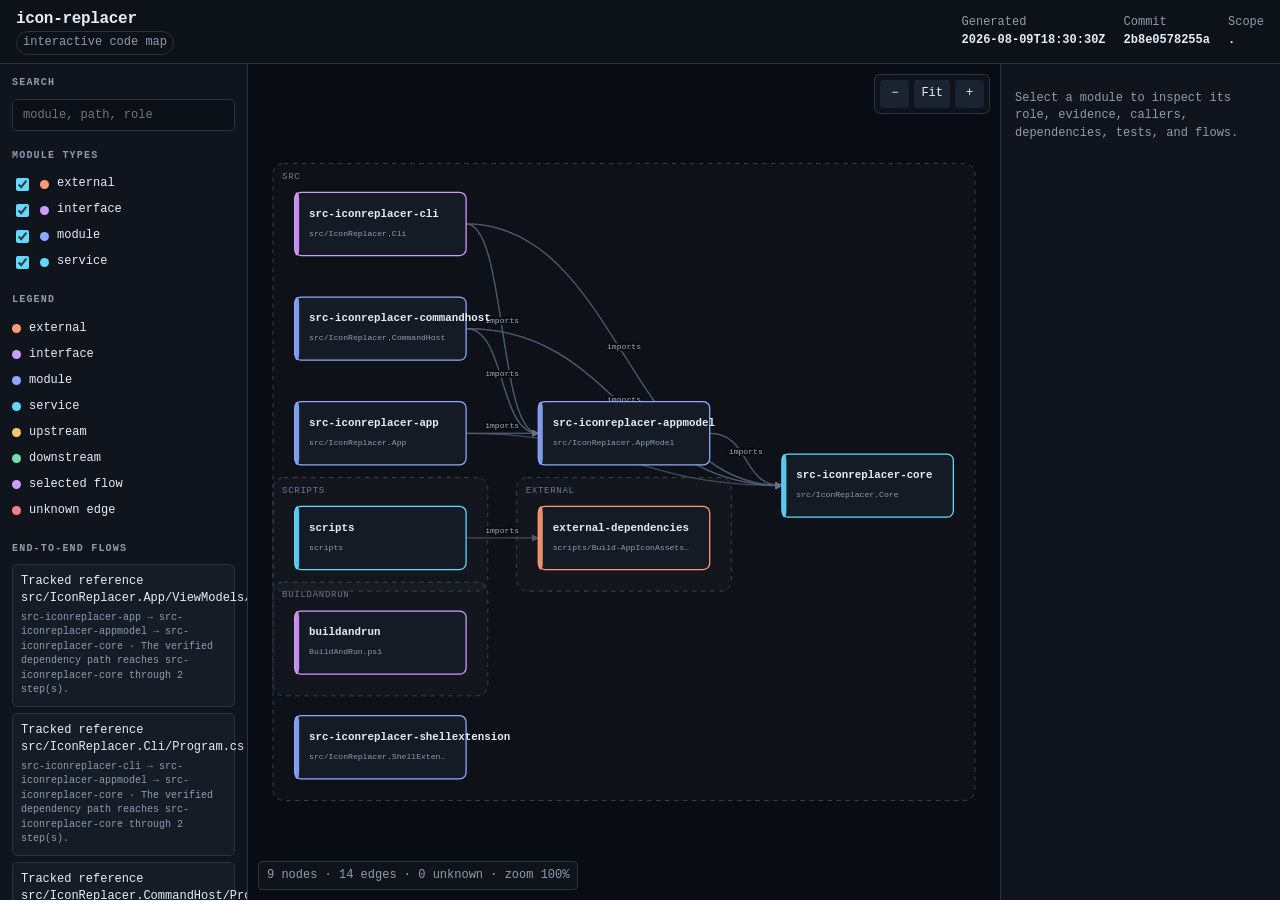
==== docs/codemap/codemap.html @ 97822eef "feat: initialize repository structure with documentation, build tooling, shell integration scaffoldi" ====
<!doctype html>
<html lang="en">
<head>
  <meta charset="utf-8">
  <meta name="viewport" content="width=device-width, initial-scale=1">
  <title>Code map · icon-replacer</title>
  <style>
    :root {
      color-scheme: dark;
      --bg: #090c11;
      --panel: #10151d;
      --panel-2: #151c26;
      --line: #293342;
      --text: #e5edf7;
      --muted: #8f9bae;
      --accent: #63d9ff;
      --up: #f5c76a;
      --down: #72e0a4;
      --flow: #d19cff;
      --danger: #ff7c8f;
      --module: #8ca9ff;
      --service: #63d9ff;
      --database: #72e0a4;
      --queue: #f5c76a;
      --interface: #d19cff;
      --external: #ff9b73;
    }

    * { box-sizing: border-box; }
    body {
      margin: 0;
      height: 100vh;
      overflow: hidden;
      background: var(--bg);
      color: var(--text);
      font: 12px/1.45 ui-monospace, SFMono-Regular, Consolas, "Liberation Mono", monospace;
    }
    button, input { font: inherit; }
    button { color: inherit; }
    header {
      height: 64px;
      display: flex;
      align-items: center;
      justify-content: space-between;
      gap: 24px;
      padding: 10px 16px;
      border-bottom: 1px solid var(--line);
      background: #0d1118;
    }
    h1 { margin: 0; font-size: 16px; letter-spacing: -.02em; }
    .meta { display: flex; gap: 18px; color: var(--muted); white-space: nowrap; }
    .meta strong { display: block; color: var(--text); font-weight: 600; }
    main { height: calc(100vh - 64px); display: grid; grid-template-columns: 248px minmax(0, 1fr) 280px; }
    aside { min-width: 0; overflow: auto; background: var(--panel); }
    .left { border-right: 1px solid var(--line); padding: 12px; }
    .right { border-left: 1px solid var(--line); padding: 14px; }
    .section { margin-bottom: 18px; }
    .section-title {
      margin: 0 0 8px;
      color: var(--muted);
      font-size: 10px;
      font-weight: 700;
      letter-spacing: .12em;
      text-transform: uppercase;
    }
    input[type="search"] {
      width: 100%;
      height: 32px;
      padding: 0 10px;
      border: 1px solid var(--line);
      border-radius: 5px;
      outline: none;
      background: #0b1017;
      color: var(--text);
    }
    input[type="search"]:focus { border-color: var(--accent); }
    .filter, .legend-row { display: flex; align-items: center; gap: 8px; min-height: 26px; }
    .filter input { accent-color: var(--accent); }
    .swatch { width: 9px; height: 9px; border-radius: 50%; flex: 0 0 auto; }
    .flow-button {
      width: 100%;
      margin: 0 0 6px;
      padding: 8px;
      border: 1px solid var(--line);
      border-radius: 5px;
      background: var(--panel-2);
      text-align: left;
      cursor: pointer;
    }
    .flow-button:hover, .flow-button:focus-visible { border-color: var(--flow); outline: none; }
    .flow-button.active { border-color: var(--flow); box-shadow: 0 0 0 1px var(--flow) inset; }
    .flow-button.related { color: #f0dcff; }
    .flow-button small { display: block; margin-top: 3px; color: var(--muted); }
    .map-shell { position: relative; min-width: 0; overflow: hidden; }
    .toolbar {
      position: absolute;
      z-index: 4;
      top: 10px;
      right: 10px;
      display: flex;
      gap: 5px;
      padding: 5px;
      border: 1px solid var(--line);
      border-radius: 6px;
      background: rgba(16, 21, 29, .92);
      backdrop-filter: blur(8px);
    }
    .toolbar button {
      min-width: 29px;
      height: 28px;
      border: 1px solid transparent;
      border-radius: 4px;
      background: #1a2330;
      cursor: pointer;
    }
    .toolbar button:hover, .toolbar button:focus-visible { border-color: var(--accent); outline: none; }
    #map-svg { width: 100%; height: 100%; display: block; background: #090d13; touch-action: none; }
    .map-bg { fill: transparent; }
    .boundary { fill: rgba(255, 255, 255, .018); stroke: #384557; stroke-width: 1; stroke-dasharray: 5 5; }
    .boundary-label { fill: #69788d; font-size: 10px; letter-spacing: .08em; text-transform: uppercase; }
    .edge { fill: none; stroke: #526176; stroke-width: 1.35; opacity: .72; marker-end: url(#arrow); }
    .edge.unknown { stroke: var(--danger); stroke-dasharray: 4 5; opacity: .8; }
    .edge.dim { opacity: .1; }
    .edge.up { stroke: var(--up); stroke-width: 2.4; opacity: 1; }
    .edge.down { stroke: var(--down); stroke-width: 2.4; opacity: 1; }
    .edge.up.down { stroke: url(#up-down); stroke-width: 2.7; }
    .edge.flow { stroke: var(--flow); stroke-width: 2.8; opacity: 1; }
    .edge-label {
      fill: #9caabd;
      font-size: 9px;
      paint-order: stroke;
      stroke: #090d13;
      stroke-width: 4px;
      stroke-linejoin: round;
    }
    .edge-label.dim { opacity: .12; }
    .node { cursor: grab; outline: none; }
    .node:active { cursor: grabbing; }
    .node rect { fill: #141b25; stroke: var(--node-color); stroke-width: 1.4; rx: 7; }
    .node .type-bar { fill: var(--node-color); stroke: none; opacity: .9; }
    .node .node-title { fill: var(--text); font-size: 12px; font-weight: 700; }
    .node .node-path { fill: var(--muted); font-size: 9px; }
    .node.dim { opacity: .16; }
    .node.focus rect { stroke-width: 3; filter: drop-shadow(0 0 6px var(--node-color)); }
    .node.up rect { stroke: var(--up); stroke-width: 2.5; }
    .node.down rect { stroke: var(--down); stroke-width: 2.5; }
    .node.up.down rect { stroke: url(#up-down); stroke-width: 2.7; stroke-dasharray: 8 3; }
    .node.flow rect { stroke: var(--flow); stroke-width: 2.7; }
    .node.match rect { stroke: var(--accent); stroke-width: 2.7; }
    .empty { color: var(--muted); }
    .detail-title { margin: 0 0 4px; font-size: 15px; }
    .detail-path { margin: 0 0 14px; color: var(--muted); overflow-wrap: anywhere; }
    .detail-block { margin: 0 0 15px; }
    .detail-block h3 { margin: 0 0 5px; color: var(--muted); font-size: 10px; letter-spacing: .1em; text-transform: uppercase; }
    .detail-block p { margin: 0; }
    .detail-block ul { margin: 0; padding-left: 17px; }
    .test-list { padding: 8px 10px; border: 1px solid var(--flow); border-radius: 5px; background: rgba(209, 156, 255, .06); }
    .badge { display: inline-block; padding: 2px 6px; border: 1px solid var(--line); border-radius: 999px; color: var(--muted); }
    .status-line {
      position: absolute;
      left: 10px;
      bottom: 10px;
      padding: 5px 8px;
      border: 1px solid var(--line);
      border-radius: 4px;
      color: var(--muted);
      background: rgba(16, 21, 29, .88);
      pointer-events: none;
    }
    @media (max-width: 900px) {
      main { grid-template-columns: 200px minmax(0, 1fr); }
      .right { display: none; }
      .right:not(:has(> .empty)) {
        display: block;
        position: fixed;
        z-index: 8;
        top: 72px;
        right: 8px;
        bottom: 8px;
        width: min(280px, calc(100vw - 216px));
        border: 1px solid var(--line);
        border-radius: 7px;
        box-shadow: 0 18px 60px rgba(0, 0, 0, .48);
      }
      .meta { gap: 8px; font-size: 10px; }
    }
    @media (max-width: 600px) {
      body { height: auto; min-height: 100vh; overflow: auto; }
      header { height: 64px; gap: 8px; padding-inline: 10px; }
      .badge, .meta div:last-child { display: none; }
      main {
        height: auto;
        min-height: calc(100vh - 64px);
        grid-template-columns: minmax(0, 1fr);
        grid-template-rows: calc(100vh - 64px) auto;
      }
      .map-shell { grid-row: 1; min-height: 520px; }
      .left { grid-row: 2; border-top: 1px solid var(--line); border-right: 0; }
      .right:not(:has(> .empty)) {
        top: auto;
        left: 8px;
        width: auto;
        max-height: 65vh;
      }
    }
  </style>
</head>
<body>
  <header>
    <div>
      <h1 id="repo-name">icon-replacer</h1>
      <span class="badge">interactive code map</span>
    </div>
    <div class="meta">
      <div>Generated<strong id="generated-at"></strong></div>
      <div>Commit<strong id="generated-commit"></strong></div>
      <div>Scope<strong id="scope"></strong></div>
    </div>
  </header>
  <main>
    <aside class="left">
      <div class="section">
        <h2 class="section-title">Search</h2>
        <input id="search" type="search" placeholder="module, path, role" aria-label="Search modules" autocomplete="off">
      </div>
      <div class="section">
        <h2 class="section-title">Module types</h2>
        <div id="type-filters"></div>
      </div>
      <div class="section">
        <h2 class="section-title">Legend</h2>
        <div id="legend"></div>
      </div>
      <div class="section">
        <h2 class="section-title">End-to-end flows</h2>
        <div id="flow-list"></div>
      </div>
    </aside>
    <section class="map-shell" aria-label="Code map canvas">
      <div class="toolbar" aria-label="Map controls">
        <button id="zoom-out" type="button" title="Zoom out">−</button>
        <button id="fit" type="button" title="Fit map">Fit</button>
        <button id="zoom-in" type="button" title="Zoom in">+</button>
      </div>
      <svg id="map-svg" role="img" aria-label="Interactive module dependency map">
        <defs>
          <linearGradient id="up-down" x1="0%" x2="100%">
            <stop offset="0" stop-color="#f5c76a"></stop>
            <stop offset="1" stop-color="#72e0a4"></stop>
          </linearGradient>
          <marker id="arrow" viewBox="0 0 10 10" refX="9" refY="5" markerWidth="6" markerHeight="6" orient="auto-start-reverse">
            <path d="M 0 0 L 10 5 L 0 10 z" fill="#64738a"></path>
          </marker>
        </defs>
        <rect class="map-bg" width="100%" height="100%"></rect>
        <g id="viewport"></g>
      </svg>
      <div id="status" class="status-line"></div>
    </section>
    <aside class="right" id="details">
      <p class="empty">Select a module to inspect its role, evidence, callers, dependencies, tests, and flows.</p>
    </aside>
  </main>
  <script id="codemap-data" type="application/json">{"generated_at":"2026-08-09T18:30:30Z","generated_from_commit":"2b8e0578255a58f67da49150c7c46a0fb215c1be","scope":["."],"nodes":[{"id":"buildandrun","path":"BuildAndRun.ps1","role":"Owns the tracked files for the BuildAndRun module.","type":"interface","boundary":"Buildandrun","entrypoints":["BuildAndRun.ps1:<#"],"tests":[],"constraints":["This baseline uses tracked source and explicit dependency references only."],"evidence":{"status":"verified","locations":[{"path":"BuildAndRun.ps1","symbol":"<#"}]}},{"id":"external-dependencies","path":"scripts/Build-AppIconAssets.py","role":"Represents external packages referenced by tracked source files.","type":"external","boundary":"External","entrypoints":["scripts/Build-AppIconAssets.py:__future__"],"tests":[],"constraints":["Only dependencies with literal tracked-source references appear here."],"evidence":{"status":"verified","locations":[{"path":"scripts/Build-AppIconAssets.py","symbol":"__future__"}]}},{"id":"scripts","path":"scripts","role":"Owns the tracked files for the scripts module.","type":"service","boundary":"Scripts","entrypoints":["scripts/Build-AppIconAssets.ps1:[CmdletBinding()]"],"tests":[],"constraints":["This baseline uses tracked source and explicit dependency references only."],"evidence":{"status":"verified","locations":[{"path":"scripts/Build-AppIconAssets.ps1","symbol":"[CmdletBinding()]"}]}},{"id":"src-iconreplacer-app","path":"src/IconReplacer.App","role":"Owns the tracked files for the src / IconReplacer.App module.","type":"module","boundary":"Src","entrypoints":["src/IconReplacer.App/App.xaml:<?xml version=\"1.0\" encoding=\"utf-8\"?>"],"tests":[],"constraints":["This baseline uses tracked source and explicit dependency references only."],"evidence":{"status":"verified","locations":[{"path":"src/IconReplacer.App/App.xaml","symbol":"<?xml version=\"1.0\" encoding=\"utf-8\"?>"}]}},{"id":"src-iconreplacer-appmodel","path":"src/IconReplacer.AppModel","role":"Owns the tracked files for the src / IconReplacer.AppModel module.","type":"module","boundary":"Src","entrypoints":["src/IconReplacer.AppModel/AccessibilityPlanService.cs:namespace IconReplacer.AppModel;"],"tests":["tests/IconReplacer.Core.Tests/AccessibilityPlanServiceTests.cs","tests/IconReplacer.Core.Tests/ActivatedIconChangeServiceTests.cs","tests/IconReplacer.Core.Tests/ActivatedMenuApplyServiceTests.cs","tests/IconReplacer.Core.Tests/AppActionRequestServiceTests.cs","tests/IconReplacer.Core.Tests/AppActivationServiceTests.cs"],"constraints":["This baseline uses tracked source and explicit dependency references only."],"evidence":{"status":"verified","locations":[{"path":"src/IconReplacer.AppModel/AccessibilityPlanService.cs","symbol":"namespace IconReplacer.AppModel;"}]}},{"id":"src-iconreplacer-cli","path":"src/IconReplacer.Cli","role":"Owns the tracked files for the src / IconReplacer.Cli module.","type":"interface","boundary":"Src","entrypoints":["src/IconReplacer.Cli/IconReplacer.Cli.csproj:﻿<Project Sdk=\"Microsoft.NET.Sdk\">"],"tests":[],"constraints":["This baseline uses tracked source and explicit dependency references only."],"evidence":{"status":"verified","locations":[{"path":"src/IconReplacer.Cli/IconReplacer.Cli.csproj","symbol":"﻿<Project Sdk=\"Microsoft.NET.Sdk\">"}]}},{"id":"src-iconreplacer-commandhost","path":"src/IconReplacer.CommandHost","role":"Owns the tracked files for the src / IconReplacer.CommandHost module.","type":"module","boundary":"Src","entrypoints":["src/IconReplacer.CommandHost/IconReplacer.CommandHost.csproj:<Project Sdk=\"Microsoft.NET.Sdk\">"],"tests":[],"constraints":["This baseline uses tracked source and explicit dependency references only."],"evidence":{"status":"verified","locations":[{"path":"src/IconReplacer.CommandHost/IconReplacer.CommandHost.csproj","symbol":"<Project Sdk=\"Microsoft.NET.Sdk\">"}]}},{"id":"src-iconreplacer-core","path":"src/IconReplacer.Core","role":"Owns the tracked files for the src / IconReplacer.Core module.","type":"service","boundary":"Src","entrypoints":["src/IconReplacer.Core/DesktopIniDocument.cs:using System.Text;"],"tests":["tests/IconReplacer.Core.Tests/ActivatedIconChangeServiceTests.cs","tests/IconReplacer.Core.Tests/ActivatedMenuApplyServiceTests.cs","tests/IconReplacer.Core.Tests/AppActionRequestServiceTests.cs","tests/IconReplacer.Core.Tests/AppActivationServiceTests.cs","tests/IconReplacer.Core.Tests/AppChangeIconWorkflowServiceTests.cs"],"constraints":["This baseline uses tracked source and explicit dependency references only."],"evidence":{"status":"verified","locations":[{"path":"src/IconReplacer.Core/DesktopIniDocument.cs","symbol":"using System.Text;"}]}},{"id":"src-iconreplacer-shellextension","path":"src/IconReplacer.ShellExtension","role":"Owns the tracked files for the src / IconReplacer.ShellExtension module.","type":"module","boundary":"Src","entrypoints":["src/IconReplacer.ShellExtension/IconReplacer.ShellExtension.cpp:EnumExplorerCommand"],"tests":[],"constraints":["This baseline uses tracked source and explicit dependency references only."],"evidence":{"status":"verified","locations":[{"path":"src/IconReplacer.ShellExtension/IconReplacer.ShellExtension.cpp","symbol":"EnumExplorerCommand"}]}}],"edges":[{"from":"scripts","to":"external-dependencies","type":"imports","evidence":{"status":"verified","locations":[{"path":"scripts/Build-AppIconAssets.py","symbol":"__future__"},{"path":"scripts/Build-AppIconAssets.py","symbol":"pathlib"},{"path":"scripts/Build-AppIconAssets.py","symbol":"PIL"}]}},{"from":"src-iconreplacer-app","to":"src-iconreplacer-appmodel","type":"calls","evidence":{"status":"verified","locations":[{"path":"src/IconReplacer.App/ViewModels/MainPageViewModel.cs","symbol":"GitHubReleaseUpdateService"},{"path":"src/IconReplacer.App/ViewModels/MainPageViewModel.cs","symbol":"NativeIconFileDialog"},{"path":"src/IconReplacer.App/ViewModels/ToolingProbe.cs","symbol":"WinUiToolingSnapshot"},{"path":"src/IconReplacer.App/ViewModels/ToolingProbe.cs","symbol":"PackagingPlanInputs"}]}},{"from":"src-iconreplacer-app","to":"src-iconreplacer-appmodel","type":"imports","evidence":{"status":"verified","locations":[{"path":"src/IconReplacer.App/IconReplacer.App.csproj","symbol":"..\\IconReplacer.AppModel\\IconReplacer.AppModel.csproj"}]}},{"from":"src-iconreplacer-app","to":"src-iconreplacer-core","type":"calls","evidence":{"status":"verified","locations":[{"path":"src/IconReplacer.App/ViewModels/MainPageViewModel.cs","symbol":"IconReplacerError"},{"path":"src/IconReplacer.App/ViewModels/MainPageViewModel.cs","symbol":"IconLibraryPaths"}]}},{"from":"src-iconreplacer-appmodel","to":"src-iconreplacer-core","type":"calls","evidence":{"status":"verified","locations":[{"path":"src/IconReplacer.AppModel/ActivatedIconChangeService.cs","symbol":"IconReplacerError"},{"path":"src/IconReplacer.AppModel/ActivatedIconChangeService.cs","symbol":"IconLibraryPaths"},{"path":"src/IconReplacer.AppModel/ActivatedMenuApplyService.cs","symbol":"IconReplacerError"},{"path":"src/IconReplacer.AppModel/ActivatedMenuApplyService.cs","symbol":"IconLibraryPaths"},{"path":"src/IconReplacer.AppModel/AppActionRequestService.cs","symbol":"IconReplacerError"},{"path":"src/IconReplacer.AppModel/AppActionRequestService.cs","symbol":"IconLibraryPaths"},{"path":"src/IconReplacer.AppModel/AppActivationService.cs","symbol":"IconReplacerError"},{"path":"src/IconReplacer.AppModel/AppActivationService.cs","symbol":"IconLibraryPaths"}]}},{"from":"src-iconreplacer-appmodel","to":"src-iconreplacer-core","type":"imports","evidence":{"status":"verified","locations":[{"path":"src/IconReplacer.AppModel/IconReplacer.AppModel.csproj","symbol":"..\\IconReplacer.Core\\IconReplacer.Core.csproj"}]}},{"from":"src-iconreplacer-cli","to":"src-iconreplacer-appmodel","type":"calls","evidence":{"status":"verified","locations":[{"path":"src/IconReplacer.Cli/Program.cs","symbol":"DashboardService"},{"path":"src/IconReplacer.Cli/Program.cs","symbol":"AppDiagnosticsService"},{"path":"src/IconReplacer.Cli/Program.cs","symbol":"ShellIntegrationPlanService"},{"path":"src/IconReplacer.Cli/Program.cs","symbol":"ShellManifestContractService"},{"path":"src/IconReplacer.Cli/Program.cs","symbol":"ShellExtensionBridgeService"},{"path":"src/IconReplacer.Cli/Program.cs","symbol":"PackagingPlanService"},{"path":"src/IconReplacer.Cli/Program.cs","symbol":"ReleaseReadinessService"},{"path":"src/IconReplacer.Cli/Program.cs","symbol":"AccessibilityPlanService"}]}},{"from":"src-iconreplacer-cli","to":"src-iconreplacer-appmodel","type":"imports","evidence":{"status":"verified","locations":[{"path":"src/IconReplacer.Cli/IconReplacer.Cli.csproj","symbol":"..\\IconReplacer.AppModel\\IconReplacer.AppModel.csproj"}]}},{"from":"src-iconreplacer-cli","to":"src-iconreplacer-core","type":"calls","evidence":{"status":"verified","locations":[{"path":"src/IconReplacer.Cli/Program.cs","symbol":"IconCatalogService"},{"path":"src/IconReplacer.Cli/Program.cs","symbol":"IconLibraryPaths"}]}},{"from":"src-iconreplacer-cli","to":"src-iconreplacer-core","type":"imports","evidence":{"status":"verified","locations":[{"path":"src/IconReplacer.Cli/IconReplacer.Cli.csproj","symbol":"..\\IconReplacer.Core\\IconReplacer.Core.csproj"}]}},{"from":"src-iconreplacer-commandhost","to":"src-iconreplacer-appmodel","type":"calls","evidence":{"status":"verified","locations":[{"path":"src/IconReplacer.CommandHost/Program.cs","symbol":"IconLibraryService"},{"path":"src/IconReplacer.CommandHost/Program.cs","symbol":"AppActivationService"},{"path":"src/IconReplacer.CommandHost/Program.cs","symbol":"ActivatedIconChangeService"},{"path":"src/IconReplacer.CommandHost/Program.cs","symbol":"ActivatedMenuApplyService"},{"path":"src/IconReplacer.CommandHost/Program.cs","symbol":"NativeIconFileDialog"}]}},{"from":"src-iconreplacer-commandhost","to":"src-iconreplacer-appmodel","type":"imports","evidence":{"status":"verified","locations":[{"path":"src/IconReplacer.CommandHost/IconReplacer.CommandHost.csproj","symbol":"..\\IconReplacer.AppModel\\IconReplacer.AppModel.csproj"}]}},{"from":"src-iconreplacer-commandhost","to":"src-iconreplacer-core","type":"calls","evidence":{"status":"verified","locations":[{"path":"src/IconReplacer.CommandHost/Program.cs","symbol":"IconLibraryPaths"}]}},{"from":"src-iconreplacer-commandhost","to":"src-iconreplacer-core","type":"imports","evidence":{"status":"verified","locations":[{"path":"src/IconReplacer.CommandHost/IconReplacer.CommandHost.csproj","symbol":"..\\IconReplacer.Core\\IconReplacer.Core.csproj"}]}}],"flows":[{"trigger":"Tracked reference src/IconReplacer.App/ViewModels/MainPageViewModel.cs:GitHubReleaseUpdateService","steps":["src-iconreplacer-app","src-iconreplacer-appmodel","src-iconreplacer-core"],"outcome":"The verified dependency path reaches src-iconreplacer-core through 2 step(s)."},{"trigger":"Tracked reference src/IconReplacer.Cli/Program.cs:DashboardService","steps":["src-iconreplacer-cli","src-iconreplacer-appmodel","src-iconreplacer-core"],"outcome":"The verified dependency path reaches src-iconreplacer-core through 2 step(s)."},{"trigger":"Tracked reference src/IconReplacer.CommandHost/Program.cs:IconLibraryService","steps":["src-iconreplacer-commandhost","src-iconreplacer-appmodel","src-iconreplacer-core"],"outcome":"The verified dependency path reaches src-iconreplacer-core through 2 step(s)."},{"trigger":"Tracked reference scripts/Build-AppIconAssets.py:__future__","steps":["scripts","external-dependencies"],"outcome":"The verified dependency path reaches external-dependencies through 1 step(s)."},{"trigger":"Tracked reference src/IconReplacer.App/ViewModels/MainPageViewModel.cs:GitHubReleaseUpdateService to src-iconreplacer-appmodel","steps":["src-iconreplacer-app","src-iconreplacer-appmodel"],"outcome":"The verified dependency path reaches src-iconreplacer-appmodel through 1 step(s)."}]}</script>
  <script>
    (() => {
      "use strict";

      const data = JSON.parse(document.getElementById("codemap-data").textContent);
      const svg = document.getElementById("map-svg");
      const viewport = document.getElementById("viewport");
      const nodeWidth = 190;
      const nodeHeight = 70;
      const colors = {
        module: "var(--module)", service: "var(--service)", database: "var(--database)",
        queue: "var(--queue)", interface: "var(--interface)", external: "var(--external)"
      };
      const types = [...new Set(data.nodes.map(node => node.type))].sort();
      const state = {
        enabledTypes: new Set(types), query: "", selectedNode: null, selectedFlow: null,
        positions: new Map(), view: { x: 0, y: 0, k: 1 }, drag: null, pan: null, skipCanvasClick: false
      };

      document.getElementById("generated-at").textContent = data.generated_at;
      document.getElementById("generated-commit").textContent = data.generated_from_commit.slice(0, 12);
      document.getElementById("scope").textContent = data.scope.join(", ");

      function htmlElement(tag, className, text) {
        const element = document.createElement(tag);
        if (className) element.className = className;
        if (text !== undefined) element.textContent = text;
        return element;
      }

      function svgElement(tag, attributes = {}) {
        const element = document.createElementNS("http://www.w3.org/2000/svg", tag);
        for (const [key, value] of Object.entries(attributes)) element.setAttribute(key, value);
        return element;
      }

      function visibleNodes() {
        return data.nodes.filter(node => state.enabledTypes.has(node.type));
      }

      function visibleEdges(ids) {
        return data.edges.filter(edge => ids.has(edge.from) && ids.has(edge.to));
      }

      function averageNeighborOrder(id, neighbors, order) {
        const values = neighbors.get(id)?.map(item => order.get(item)).filter(Number.isFinite) || [];
        return values.length ? values.reduce((sum, value) => sum + value, 0) / values.length : Number.MAX_SAFE_INTEGER;
      }

      function calculateLayout(nodes, edges) {
        const ids = new Set(nodes.map(node => node.id));
        const outgoing = new Map([...ids].map(id => [id, []]));
        const incoming = new Map([...ids].map(id => [id, []]));
        const indegree = new Map([...ids].map(id => [id, 0]));
        const rank = new Map([...ids].map(id => [id, 0]));
        for (const edge of edges) {
          outgoing.get(edge.from).push(edge.to);
          incoming.get(edge.to).push(edge.from);
          indegree.set(edge.to, indegree.get(edge.to) + 1);
        }
        const queue = [...ids].filter(id => indegree.get(id) === 0).sort();
        const visited = new Set();
        while (queue.length) {
          const id = queue.shift();
          visited.add(id);
          for (const target of outgoing.get(id)) {
            rank.set(target, Math.max(rank.get(target), rank.get(id) + 1));
            indegree.set(target, indegree.get(target) - 1);
            if (indegree.get(target) === 0) queue.push(target);
          }
          queue.sort();
        }
        for (const id of ids) {
          if (!visited.has(id)) {
            const parentRanks = incoming.get(id).map(parent => rank.get(parent));
            rank.set(id, parentRanks.length ? Math.min(5, Math.max(...parentRanks) + 1) : 0);
          }
        }
        const layers = new Map();
        for (const node of nodes) {
          const layer = Math.min(rank.get(node.id), 5);
          if (!layers.has(layer)) layers.set(layer, []);
          layers.get(layer).push(node.id);
        }
        for (const layer of layers.values()) layer.sort();
        for (let pass = 0; pass < 4; pass += 1) {
          const layerKeys = [...layers.keys()].sort((a, b) => a - b);
          const order = new Map();
          for (const key of layerKeys) layers.get(key).forEach((id, index) => order.set(id, index));
          for (const key of layerKeys.slice(1)) {
            layers.get(key).sort((a, b) => averageNeighborOrder(a, incoming, order) - averageNeighborOrder(b, incoming, order));
          }
          for (const key of layerKeys.slice(0, -1).reverse()) {
            layers.get(key).sort((a, b) => averageNeighborOrder(a, outgoing, order) - averageNeighborOrder(b, outgoing, order));
          }
        }
        const largestLayer = Math.max(...[...layers.values()].map(layer => layer.length), 1);
        for (const [layer, identifiers] of layers) {
          const offset = (largestLayer - identifiers.length) * 58;
          identifiers.forEach((id, index) => {
            if (!state.positions.has(id)) state.positions.set(id, { x: 55 + layer * 270, y: 55 + offset + index * 116 });
          });
        }
      }

      function graphSets(ids, edges) {
        const outgoing = new Map([...ids].map(id => [id, []]));
        const incoming = new Map([...ids].map(id => [id, []]));
        edges.forEach(edge => { outgoing.get(edge.from).push(edge.to); incoming.get(edge.to).push(edge.from); });
        const walk = (start, adjacency) => {
          const found = new Set();
          const pending = [...(adjacency.get(start) || [])];
          while (pending.length) {
            const id = pending.shift();
            if (found.has(id)) continue;
            found.add(id);
            pending.push(...(adjacency.get(id) || []));
          }
          found.delete(start);
          return found;
        };
        return {
          upstream: state.selectedNode ? walk(state.selectedNode, incoming) : new Set(),
          downstream: state.selectedNode ? walk(state.selectedNode, outgoing) : new Set()
        };
      }

      function flowPairs() {
        if (state.selectedFlow === null) return new Set();
        const steps = data.flows[state.selectedFlow].steps;
        return new Set(steps.slice(0, -1).map((id, index) => `${id}\u0000${steps[index + 1]}`));
      }

      function boundaryBoxes(nodes) {
        const groups = new Map();
        for (const node of nodes) {
          const position = state.positions.get(node.id);
          if (!groups.has(node.boundary)) groups.set(node.boundary, []);
          groups.get(node.boundary).push(position);
        }
        return [...groups].map(([name, positions]) => {
          const minX = Math.min(...positions.map(position => position.x)) - 24;
          const minY = Math.min(...positions.map(position => position.y)) - 32;
          const maxX = Math.max(...positions.map(position => position.x)) + nodeWidth + 24;
          const maxY = Math.max(...positions.map(position => position.y)) + nodeHeight + 24;
          return { name, x: minX, y: minY, width: maxX - minX, height: maxY - minY };
        });
      }

      function edgePath(source, target) {
        const startX = source.x + nodeWidth;
        const startY = source.y + nodeHeight / 2;
        const endX = target.x;
        const endY = target.y + nodeHeight / 2;
        const bend = Math.max(45, Math.abs(endX - startX) * .48);
        return `M ${startX} ${startY} C ${startX + bend} ${startY}, ${endX - bend} ${endY}, ${endX} ${endY}`;
      }

      function draw() {
        const nodes = visibleNodes();
        const ids = new Set(nodes.map(node => node.id));
        const edges = visibleEdges(ids);
        calculateLayout(nodes, edges);
        viewport.replaceChildren();
        const selection = graphSets(ids, edges);
        const selectedFlow = state.selectedFlow === null ? null : data.flows[state.selectedFlow];
        const selectedFlowNodes = new Set(selectedFlow?.steps || []);
        const selectedFlowPairs = flowPairs();
        const query = state.query.trim().toLowerCase();
        const matches = new Set(nodes.filter(node => `${node.id} ${node.path} ${node.role}`.toLowerCase().includes(query)).map(node => node.id));
        const hasFocus = Boolean(state.selectedNode || selectedFlow || query);

        for (const box of boundaryBoxes(nodes)) {
          viewport.append(svgElement("rect", { class: "boundary", x: box.x, y: box.y, width: box.width, height: box.height, rx: 12 }));
          const label = svgElement("text", { class: "boundary-label", x: box.x + 10, y: box.y + 17 });
          label.textContent = box.name;
          viewport.append(label);
        }

        for (const edge of edges) {
          const source = state.positions.get(edge.from);
          const target = state.positions.get(edge.to);
          const pair = `${edge.from}\u0000${edge.to}`;
          const classes = ["edge"];
          if (edge.evidence.status === "unknown") classes.push("unknown");
          if (selectedFlowPairs.has(pair)) classes.push("flow");
          else {
            if (state.selectedNode && selection.upstream.has(edge.from) && (selection.upstream.has(edge.to) || edge.to === state.selectedNode)) classes.push("up");
            if (state.selectedNode && (edge.from === state.selectedNode || selection.downstream.has(edge.from)) && selection.downstream.has(edge.to)) classes.push("down");
            if (classes.length === (edge.evidence.status === "unknown" ? 2 : 1) && hasFocus) classes.push("dim");
          }
          viewport.append(svgElement("path", { class: classes.join(" "), d: edgePath(source, target) }));
          const label = svgElement("text", {
            class: `edge-label${classes.includes("dim") ? " dim" : ""}`,
            x: (source.x + nodeWidth + target.x) / 2,
            y: (source.y + target.y + nodeHeight) / 2 - 6,
            "text-anchor": "middle"
          });
          label.textContent = edge.type;
          viewport.append(label);
        }

        for (const node of nodes) {
          const position = state.positions.get(node.id);
          const classes = ["node"];
          if (node.id === state.selectedNode) classes.push("focus");
          else if (selectedFlowNodes.has(node.id)) classes.push("flow");
          else {
            if (selection.upstream.has(node.id)) classes.push("up");
            if (selection.downstream.has(node.id)) classes.push("down");
            if (query && matches.has(node.id)) classes.push("match");
            if (classes.length === 1 && hasFocus) classes.push("dim");
          }
          const group = svgElement("g", {
            class: classes.join(" "), transform: `translate(${position.x} ${position.y})`,
            tabindex: "0", role: "button", "aria-label": `${node.id}: ${node.role}`,
            style: `--node-color:${colors[node.type] || "var(--module)"}`
          });
          group.dataset.nodeId = node.id;
          group.append(svgElement("rect", { width: nodeWidth, height: nodeHeight }));
          group.append(svgElement("rect", { class: "type-bar", width: 5, height: nodeHeight, rx: 3 }));
          const title = svgElement("text", { class: "node-title", x: 16, y: 27 });
          title.textContent = node.id;
          const path = svgElement("text", { class: "node-path", x: 16, y: 48 });
          path.textContent = node.path.length > 29 ? `${node.path.slice(0, 27)}…` : node.path;
          group.append(title, path);
          group.addEventListener("click", event => {
            event.stopPropagation();
            if (state.skipCanvasClick) {
              state.skipCanvasClick = false;
              return;
            }
            selectNode(node.id);
          });
          group.addEventListener("keydown", event => {
            if (event.key === "Enter" || event.key === " ") { event.preventDefault(); selectNode(node.id); }
          });
          group.addEventListener("pointerdown", event => {
            event.stopPropagation();
            svg.setPointerCapture(event.pointerId);
            state.drag = { id: node.id, pointerId: event.pointerId, x: event.clientX, y: event.clientY, start: { ...position }, moved: false };
          });
          viewport.append(group);
        }
        applyTransform();
        updateStatus(nodes.length, edges.length);
      }

      function applyTransform() {
        viewport.setAttribute("transform", `translate(${state.view.x} ${state.view.y}) scale(${state.view.k})`);
      }

      function fitMap() {
        const nodes = visibleNodes();
        if (!nodes.length) return;
        const boxes = boundaryBoxes(nodes);
        const minX = Math.min(...boxes.map(box => box.x));
        const minY = Math.min(...boxes.map(box => box.y));
        const maxX = Math.max(...boxes.map(box => box.x + box.width));
        const maxY = Math.max(...boxes.map(box => box.y + box.height));
        const width = svg.clientWidth;
        const height = svg.clientHeight;
        state.view.k = Math.min(1.15, Math.max(.28, Math.min((width - 50) / (maxX - minX), (height - 50) / (maxY - minY))));
        state.view.x = (width - (maxX - minX) * state.view.k) / 2 - minX * state.view.k;
        state.view.y = (height - (maxY - minY) * state.view.k) / 2 - minY * state.view.k;
        applyTransform();
      }

      function setZoom(factor) {
        const next = Math.min(2.5, Math.max(.2, state.view.k * factor));
        const centerX = svg.clientWidth / 2;
        const centerY = svg.clientHeight / 2;
        state.view.x = centerX - (centerX - state.view.x) * (next / state.view.k);
        state.view.y = centerY - (centerY - state.view.y) * (next / state.view.k);
        state.view.k = next;
        applyTransform();
      }

      function selectNode(id) {
        state.selectedNode = state.selectedNode === id ? null : id;
        state.selectedFlow = null;
        renderFlows();
        renderDetails();
        draw();
      }

      function renderDetails() {
        const details = document.getElementById("details");
        details.replaceChildren();
        const node = data.nodes.find(item => item.id === state.selectedNode);
        if (!node) {
          details.append(htmlElement("p", "empty", "Select a module to inspect its role, evidence, callers, dependencies, tests, and flows."));
          return;
        }
        details.append(htmlElement("h2", "detail-title", node.id));
        details.append(htmlElement("p", "detail-path", node.path));
        const blocks = [
          ["Role", [node.role]], ["Entrypoints", node.entrypoints], ["Constraints", node.constraints],
          ["Evidence", node.evidence.locations.map(item => `${item.path}:${item.symbol}`)]
        ];
        for (const [title, values] of blocks) {
          const block = htmlElement("div", "detail-block");
          block.append(htmlElement("h3", "", title));
          if (values.length === 1) block.append(htmlElement("p", "", values[0]));
          else {
            const list = htmlElement("ul");
            values.forEach(value => list.append(htmlElement("li", "", value)));
            block.append(list);
          }
          details.append(block);
        }
        const tests = htmlElement("div", "detail-block test-list");
        tests.append(htmlElement("h3", "", "Related tests"));
        if (node.tests.length) {
          const list = htmlElement("ul");
          node.tests.forEach(value => list.append(htmlElement("li", "", value)));
          tests.append(list);
        } else tests.append(htmlElement("p", "empty", "No related test was found."));
        details.append(tests);
        const flowNames = data.flows.filter(flow => flow.steps.includes(node.id)).map(flow => flow.trigger);
        const flowBlock = htmlElement("div", "detail-block");
        flowBlock.append(htmlElement("h3", "", "Flow membership"));
        flowBlock.append(htmlElement("p", "", flowNames.length ? flowNames.join(" · ") : "No selected flow includes this node."));
        details.append(flowBlock);
      }

      function renderTypes() {
        const filters = document.getElementById("type-filters");
        const legend = document.getElementById("legend");
        filters.replaceChildren();
        legend.replaceChildren();
        for (const type of types) {
          const label = htmlElement("label", "filter");
          const checkbox = document.createElement("input");
          checkbox.type = "checkbox";
          checkbox.checked = state.enabledTypes.has(type);
          checkbox.addEventListener("change", () => {
            checkbox.checked ? state.enabledTypes.add(type) : state.enabledTypes.delete(type);
            draw();
            fitMap();
          });
          label.append(checkbox, htmlElement("span", "swatch"), document.createTextNode(type));
          label.querySelector(".swatch").style.background = colors[type];
          filters.append(label);
          const row = htmlElement("div", "legend-row");
          const swatch = htmlElement("span", "swatch");
          swatch.style.background = colors[type];
          row.append(swatch, document.createTextNode(type));
          legend.append(row);
        }
        const meanings = [["var(--up)", "upstream"], ["var(--down)", "downstream"], ["var(--flow)", "selected flow"], ["var(--danger)", "unknown edge"]];
        meanings.forEach(([color, text]) => {
          const row = htmlElement("div", "legend-row");
          const swatch = htmlElement("span", "swatch");
          swatch.style.background = color;
          row.append(swatch, document.createTextNode(text));
          legend.append(row);
        });
      }

      function renderFlows() {
        const list = document.getElementById("flow-list");
        list.replaceChildren();
        data.flows.forEach((flow, index) => {
          const button = htmlElement("button", "flow-button", flow.trigger);
          button.type = "button";
          if (state.selectedFlow === index) button.classList.add("active");
          if (state.selectedNode && flow.steps.includes(state.selectedNode)) button.classList.add("related");
          button.append(htmlElement("small", "", `${flow.steps.join(" → ")} · ${flow.outcome}`));
          button.addEventListener("click", () => {
            state.selectedFlow = state.selectedFlow === index ? null : index;
            state.selectedNode = null;
            renderFlows();
            renderDetails();
            draw();
          });
          list.append(button);
        });
      }

      function updateStatus(nodeCount, edgeCount) {
        const unknown = data.edges.filter(edge => edge.evidence.status === "unknown").length;
        document.getElementById("status").textContent = `${nodeCount} nodes · ${edgeCount} edges · ${unknown} unknown · zoom ${Math.round(state.view.k * 100)}%`;
      }

      document.getElementById("search").addEventListener("input", event => { state.query = event.target.value; draw(); });
      document.getElementById("zoom-in").addEventListener("click", () => setZoom(1.2));
      document.getElementById("zoom-out").addEventListener("click", () => setZoom(1 / 1.2));
      document.getElementById("fit").addEventListener("click", fitMap);
      svg.addEventListener("wheel", event => { event.preventDefault(); setZoom(event.deltaY < 0 ? 1.12 : 1 / 1.12); }, { passive: false });
      svg.addEventListener("pointerdown", event => {
        if (event.target.closest?.(".node")) return;
        svg.setPointerCapture(event.pointerId);
        state.pan = { pointerId: event.pointerId, x: event.clientX, y: event.clientY, start: { ...state.view } };
      });
      svg.addEventListener("pointermove", event => {
        if (state.drag?.pointerId === event.pointerId) {
          const position = state.drag.start;
          if (Math.abs(event.clientX - state.drag.x) > 3 || Math.abs(event.clientY - state.drag.y) > 3) state.drag.moved = true;
          state.positions.set(state.drag.id, {
            x: position.x + (event.clientX - state.drag.x) / state.view.k,
            y: position.y + (event.clientY - state.drag.y) / state.view.k
          });
          draw();
        } else if (state.pan?.pointerId === event.pointerId) {
          state.view.x = state.pan.start.x + event.clientX - state.pan.x;
          state.view.y = state.pan.start.y + event.clientY - state.pan.y;
          applyTransform();
        }
      });
      svg.addEventListener("pointerup", event => {
        if (state.drag?.pointerId === event.pointerId) {
          const selectedId = state.drag.moved ? null : state.drag.id;
          state.drag = null;
          state.skipCanvasClick = true;
          if (selectedId) selectNode(selectedId);
        }
        if (state.pan?.pointerId === event.pointerId) state.pan = null;
      });
      svg.addEventListener("click", event => {
        if (state.skipCanvasClick) {
          state.skipCanvasClick = false;
          return;
        }
        if (event.target === svg || event.target.classList.contains("map-bg")) {
          state.selectedNode = null;
          state.selectedFlow = null;
          renderDetails();
          renderFlows();
          draw();
        }
      });
      window.addEventListener("resize", fitMap);
      document.addEventListener("keydown", event => {
        if (event.key !== "Escape" || (state.selectedNode === null && state.selectedFlow === null)) return;
        const selectedNode = state.selectedNode;
        const selectedFlow = state.selectedFlow;
        state.selectedNode = null;
        state.selectedFlow = null;
        renderDetails();
        renderFlows();
        draw();
        requestAnimationFrame(() => {
          if (selectedNode) viewport.querySelector(`[data-node-id="${CSS.escape(selectedNode)}"]`)?.focus();
          else if (selectedFlow !== null) document.querySelectorAll(".flow-button")[selectedFlow]?.focus();
        });
      });

      renderTypes();
      renderFlows();
      draw();
      requestAnimationFrame(fitMap);
    })();
  </script>
</body>
</html>
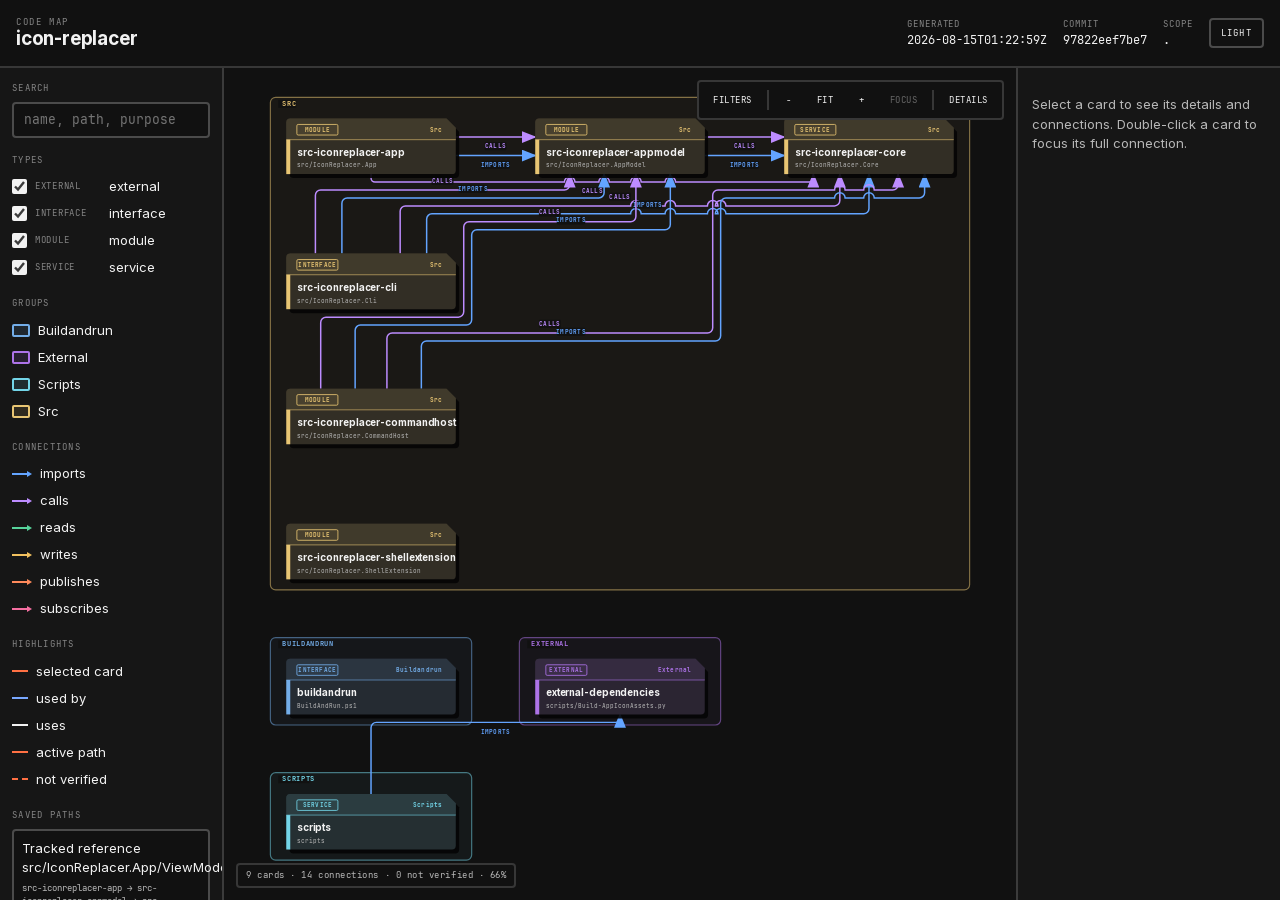
==== commit 7f08c787: "chore: perform repository maintenance, update dependencies, and deploy documentation site" ====
--- a/docs/codemap/codemap.html
+++ b/docs/codemap/codemap.html
@@ -1,174 +1,412 @@
 <!doctype html>
-<html lang="en">
+<html lang="en" data-theme="dark">
 <head>
   <meta charset="utf-8">
   <meta name="viewport" content="width=device-width, initial-scale=1">
   <title>Code map · icon-replacer</title>
   <style>
+    @font-face {
+      font-family: "Inter";
+      src: url("[data-uri]